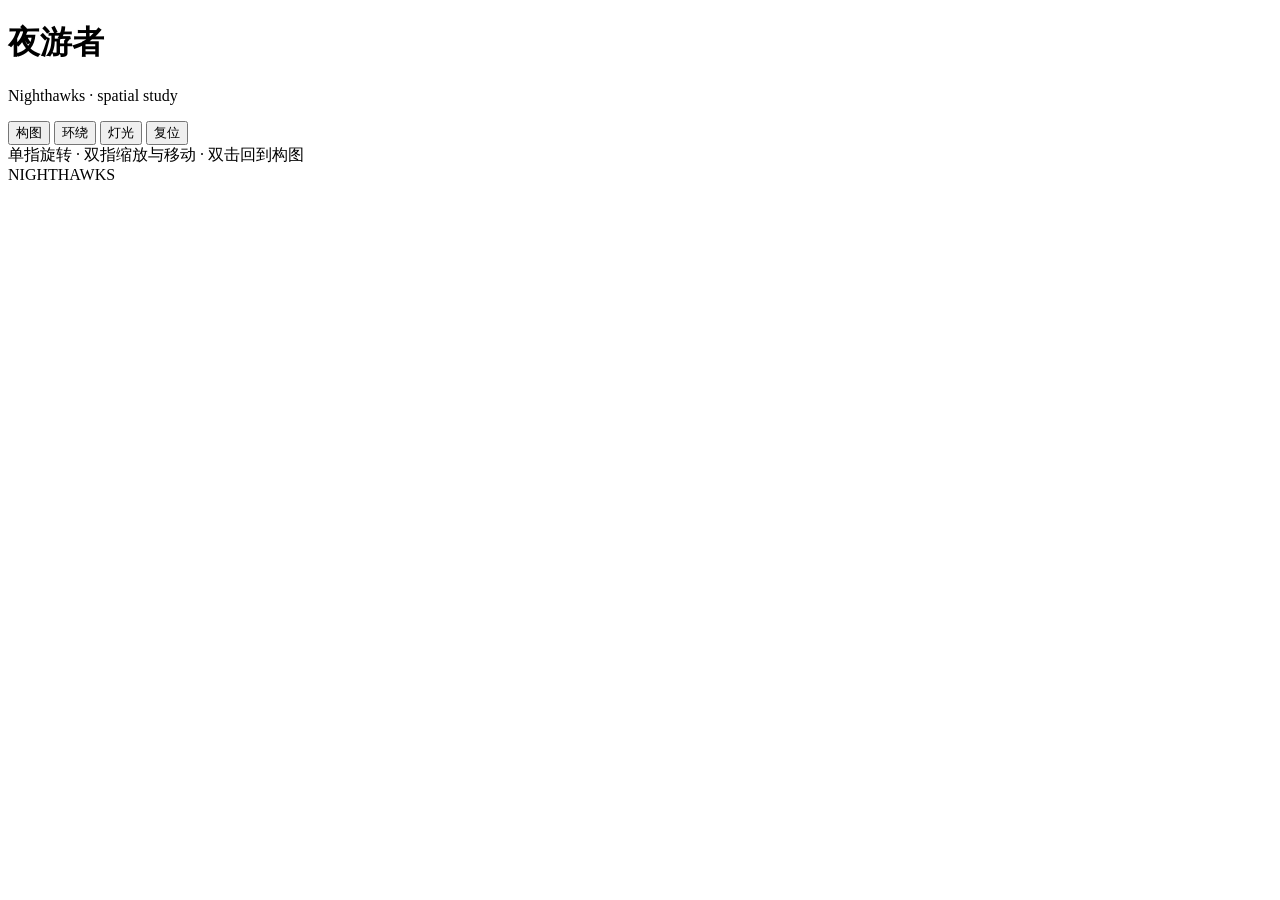
==== index.html @ e58028d5 "feat: add Nighthawks 3D page shell" ====
<!doctype html>
<html lang="zh-CN">
<head>
  <meta charset="utf-8">
  <meta name="viewport" content="width=device-width, initial-scale=1, maximum-scale=1, user-scalable=no, viewport-fit=cover">
  <meta name="theme-color" content="#071516">
  <meta name="description" content="A mobile-first interactive 3D spatial homage to Edward Hopper's Nighthawks.">
  <title>夜游者 · Nighthawks — 3D Spatial Study</title>
  <link rel="stylesheet" href="./styles.css">
  <script type="importmap">
    {
      "imports": {
        "three": "https://cdn.jsdelivr.net/npm/three@0.166.1/build/three.module.js",
        "three/addons/": "https://cdn.jsdelivr.net/npm/three@0.166.1/examples/jsm/"
      }
    }
  </script>
</head>
<body>
  <noscript><div class="noscript">这个互动场景需要启用 JavaScript。</div></noscript>
  <main id="app" aria-label="霍普《夜游者》的可交互三维空间研究">
    <div id="scene"></div>
    <div id="vignette"></div>
    <div id="grain"></div>
    <header class="brand" aria-hidden="true">
      <h1>夜游者</h1>
      <p>Nighthawks · spatial study</p>
    </header>
    <nav class="toolbar" aria-label="场景控制">
      <button id="composition" class="primary" aria-label="回到画作构图">构图</button>
      <button id="explore" aria-pressed="false" aria-label="切换缓慢环绕">环绕</button>
      <button id="light" aria-pressed="true" aria-label="切换餐厅灯光">灯光</button>
      <button id="reset" aria-label="重置视角">复位</button>
    </nav>
    <div id="hint" class="hint">单指旋转 · 双指缩放与移动 · 双击回到构图</div>
    <div id="loading" class="loading" role="status" aria-live="polite">
      <div class="loading-inner">
        <div class="loading-title">NIGHTHAWKS</div>
        <div class="loading-line"></div>
      </div>
    </div>
  </main>
  <script type="module" src="./src/app.js"></script>
</body>
</html>
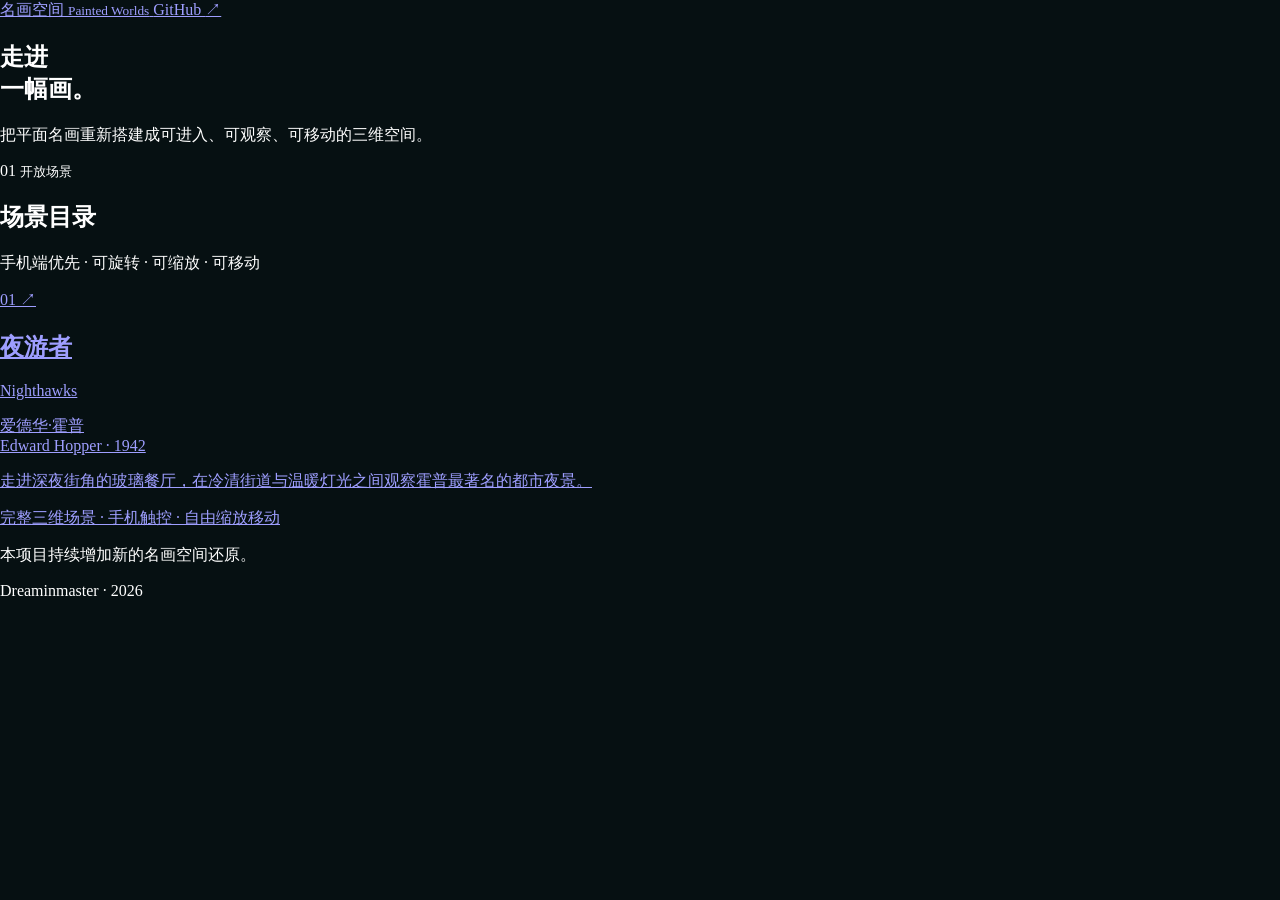
==== commit b7559770: "Turn the Pages root into a scene gallery" ====
--- a/index.html
+++ b/index.html
@@ -2,44 +2,81 @@
 <html lang="zh-CN">
 <head>
   <meta charset="utf-8">
-  <meta name="viewport" content="width=device-width, initial-scale=1, maximum-scale=1, user-scalable=no, viewport-fit=cover">
-  <meta name="theme-color" content="#071516">
-  <meta name="description" content="A mobile-first interactive 3D spatial homage to Edward Hopper's Nighthawks.">
-  <title>夜游者 · Nighthawks — 3D Spatial Study</title>
+  <meta name="viewport" content="width=device-width, initial-scale=1, viewport-fit=cover">
+  <meta name="theme-color" content="#071416">
+  <meta name="description" content="把经典名画重新搭建成可以进入、移动和观察的互动三维空间。">
+  <title>名画空间 · Painted Worlds</title>
   <link rel="stylesheet" href="./styles.css">
-  <script type="importmap">
-    {
-      "imports": {
-        "three": "https://cdn.jsdelivr.net/npm/three@0.166.1/build/three.module.js",
-        "three/addons/": "https://cdn.jsdelivr.net/npm/three@0.166.1/examples/jsm/"
-      }
-    }
-  </script>
 </head>
 <body>
-  <noscript><div class="noscript">这个互动场景需要启用 JavaScript。</div></noscript>
-  <main id="app" aria-label="霍普《夜游者》的可交互三维空间研究">
-    <div id="scene"></div>
-    <div id="vignette"></div>
-    <div id="grain"></div>
-    <header class="brand" aria-hidden="true">
-      <h1>夜游者</h1>
-      <p>Nighthawks · spatial study</p>
-    </header>
-    <nav class="toolbar" aria-label="场景控制">
-      <button id="composition" class="primary" aria-label="回到画作构图">构图</button>
-      <button id="explore" aria-pressed="false" aria-label="切换缓慢环绕">环绕</button>
-      <button id="light" aria-pressed="true" aria-label="切换餐厅灯光">灯光</button>
-      <button id="reset" aria-label="重置视角">复位</button>
-    </nav>
-    <div id="hint" class="hint">单指旋转 · 双指缩放与移动 · 双击回到构图</div>
-    <div id="loading" class="loading" role="status" aria-live="polite">
-      <div class="loading-inner">
-        <div class="loading-title">NIGHTHAWKS</div>
-        <div class="loading-line"></div>
+  <div class="page-noise" aria-hidden="true"></div>
+  <div class="page-glow page-glow-a" aria-hidden="true"></div>
+  <div class="page-glow page-glow-b" aria-hidden="true"></div>
+
+  <header class="site-header">
+    <a class="site-name" href="./" aria-label="名画空间首页">
+      <span>名画空间</span>
+      <small>Painted Worlds</small>
+    </a>
+    <a class="repository-link" href="https://github.com/Dreaminmaster/-github-achievement-lab" target="_blank" rel="noreferrer">
+      GitHub <span aria-hidden="true">↗</span>
+    </a>
+  </header>
+
+  <main>
+    <section class="hero" aria-labelledby="page-title">
+      <div class="hero-copy">
+        <h1 id="page-title">走进<br>一幅画。</h1>
+        <p id="site-description">把平面名画重新搭建成可进入、可观察、可移动的三维空间。</p>
       </div>
-    </div>
+      <div class="collection-count" aria-label="当前已开放场景数量">
+        <span id="scene-count">01</span>
+        <small>开放场景</small>
+      </div>
+    </section>
+
+    <section class="collection" aria-labelledby="collection-title">
+      <div class="section-heading">
+        <h2 id="collection-title">场景目录</h2>
+        <p>手机端优先 · 可旋转 · 可缩放 · 可移动</p>
+      </div>
+
+      <div id="scene-grid" class="scene-grid">
+        <a class="scene-card" href="./scenes/nighthawks/" style="--scene-dark:#071416;--scene-light:#e8dfb4;--scene-accent:#9f2d2b;--scene-secondary:#1b6d59">
+          <div class="scene-visual">
+            <div class="nighthawks-mini" aria-hidden="true">
+              <span class="mini-building"></span>
+              <span class="mini-window"></span>
+              <span class="mini-counter"></span>
+              <span class="mini-person mini-person-a"></span>
+              <span class="mini-person mini-person-b"></span>
+              <span class="mini-person mini-person-c"></span>
+              <span class="mini-street"></span>
+            </div>
+            <span class="scene-index">01</span>
+            <span class="enter-mark" aria-hidden="true">↗</span>
+          </div>
+          <div class="scene-copy">
+            <div class="scene-heading">
+              <div>
+                <h2>夜游者</h2>
+                <p class="english-title">Nighthawks</p>
+              </div>
+              <p class="artist">爱德华·霍普<br><span>Edward Hopper · 1942</span></p>
+            </div>
+            <p class="scene-description">走进深夜街角的玻璃餐厅，在冷清街道与温暖灯光之间观察霍普最著名的都市夜景。</p>
+            <p class="scene-features">完整三维场景 · 手机触控 · 自由缩放移动</p>
+          </div>
+        </a>
+      </div>
+    </section>
   </main>
-  <script type="module" src="./src/app.js"></script>
+
+  <footer>
+    <p>本项目持续增加新的名画空间还原。</p>
+    <p>Dreaminmaster · 2026</p>
+  </footer>
+
+  <script type="module" src="./gallery.js"></script>
 </body>
 </html>
--- a/styles.css
+++ b/styles.css
@@ -0,0 +1,218 @@
+:root {
+  color-scheme: dark;
+  --ink: #f2e8c2;
+  --muted: rgba(235, 232, 202, .68);
+  --panel: rgba(7, 17, 17, .72);
+  --line: rgba(240, 230, 186, .16);
+  --glow: #e9e3a3;
+}
+
+* { box-sizing: border-box; }
+
+html, body {
+  width: 100%;
+  height: 100%;
+  margin: 0;
+  overflow: hidden;
+  overscroll-behavior: none;
+  background: #061012;
+  font-family: ui-serif, Georgia, "Times New Roman", serif;
+}
+
+body { touch-action: none; }
+
+#app,
+#scene {
+  position: fixed;
+  inset: 0;
+  width: 100%;
+  height: 100%;
+}
+
+canvas {
+  display: block;
+  width: 100%;
+  height: 100%;
+  outline: none;
+  touch-action: none;
+}
+
+#vignette,
+#grain {
+  position: fixed;
+  inset: 0;
+  pointer-events: none;
+  z-index: 4;
+}
+
+#vignette {
+  background:
+    radial-gradient(ellipse at 58% 47%, transparent 34%, rgba(0, 7, 8, .08) 58%, rgba(0, 5, 7, .58) 115%),
+    linear-gradient(180deg, rgba(2, 8, 9, .08), transparent 24%, transparent 76%, rgba(1, 5, 6, .24));
+}
+
+#grain {
+  opacity: .11;
+  mix-blend-mode: soft-light;
+  background-image: url("data:image/svg+xml,%3Csvg viewBox='0 0 180 180' xmlns='http://www.w3.org/2000/svg'%3E%3Cfilter id='n'%3E%3CfeTurbulence type='fractalNoise' baseFrequency='.86' numOctaves='3' stitchTiles='stitch'/%3E%3C/filter%3E%3Crect width='100%25' height='100%25' filter='url(%23n)' opacity='.46'/%3E%3C/svg%3E");
+  background-size: 220px 220px;
+}
+
+.brand {
+  position: fixed;
+  z-index: 8;
+  top: max(18px, env(safe-area-inset-top));
+  left: max(18px, env(safe-area-inset-left));
+  user-select: none;
+  pointer-events: none;
+  text-shadow: 0 2px 18px rgba(0, 0, 0, .55);
+}
+
+.brand h1 {
+  margin: 0;
+  font-weight: 500;
+  letter-spacing: .16em;
+  font-size: clamp(16px, 3.8vw, 25px);
+  color: var(--ink);
+}
+
+.brand p {
+  margin: 5px 0 0;
+  font-family: ui-sans-serif, -apple-system, BlinkMacSystemFont, "Segoe UI", sans-serif;
+  font-size: 10px;
+  letter-spacing: .18em;
+  text-transform: uppercase;
+  color: var(--muted);
+}
+
+.toolbar {
+  position: fixed;
+  z-index: 9;
+  left: 50%;
+  bottom: max(17px, calc(env(safe-area-inset-bottom) + 10px));
+  transform: translateX(-50%);
+  display: flex;
+  gap: 6px;
+  align-items: center;
+  padding: 6px;
+  border: 1px solid var(--line);
+  border-radius: 999px;
+  background: var(--panel);
+  box-shadow: 0 18px 45px rgba(0, 0, 0, .35);
+  backdrop-filter: blur(18px) saturate(120%);
+  -webkit-backdrop-filter: blur(18px) saturate(120%);
+}
+
+button {
+  appearance: none;
+  border: 0;
+  margin: 0;
+  min-width: 43px;
+  height: 40px;
+  padding: 0 13px;
+  border-radius: 999px;
+  background: transparent;
+  color: rgba(244, 238, 208, .72);
+  font: 600 12px/1 ui-sans-serif, -apple-system, BlinkMacSystemFont, "Segoe UI", sans-serif;
+  letter-spacing: .04em;
+  cursor: pointer;
+  -webkit-tap-highlight-color: transparent;
+  transition: background .2s ease, color .2s ease, transform .2s ease;
+}
+
+button:active { transform: scale(.94); }
+
+button[aria-pressed="true"],
+button.primary {
+  background: rgba(239, 232, 185, .13);
+  color: #fff7d3;
+}
+
+button:focus-visible { outline: 2px solid rgba(242, 232, 180, .72); outline-offset: 2px; }
+
+.hint {
+  position: fixed;
+  z-index: 10;
+  left: 50%;
+  bottom: max(82px, calc(env(safe-area-inset-bottom) + 75px));
+  transform: translateX(-50%);
+  width: max-content;
+  max-width: calc(100vw - 38px);
+  padding: 9px 14px;
+  border: 1px solid rgba(241, 231, 184, .13);
+  border-radius: 999px;
+  background: rgba(7, 16, 16, .65);
+  color: rgba(246, 240, 210, .72);
+  font: 500 11px/1.3 ui-sans-serif, -apple-system, BlinkMacSystemFont, "Segoe UI", sans-serif;
+  letter-spacing: .03em;
+  text-align: center;
+  backdrop-filter: blur(12px);
+  transition: opacity .7s ease, transform .7s ease;
+  pointer-events: none;
+}
+
+.hint.hidden { opacity: 0; transform: translate(-50%, 8px); }
+
+.loading {
+  position: fixed;
+  inset: 0;
+  z-index: 20;
+  display: grid;
+  place-items: center;
+  background: #061012;
+  transition: opacity .85s ease, visibility .85s ease;
+}
+
+.loading.done { opacity: 0; visibility: hidden; }
+
+.loading-inner { text-align: center; }
+
+.loading-title {
+  color: var(--ink);
+  letter-spacing: .2em;
+  font-size: 18px;
+}
+
+.loading-line {
+  width: 132px;
+  height: 1px;
+  margin: 16px auto 0;
+  overflow: hidden;
+  background: rgba(236, 229, 190, .12);
+}
+
+.loading-line::after {
+  content: "";
+  display: block;
+  width: 44%;
+  height: 100%;
+  background: var(--glow);
+  animation: load 1.2s ease-in-out infinite;
+}
+
+@keyframes load {
+  from { transform: translateX(-110%); }
+  to { transform: translateX(330%); }
+}
+
+.noscript {
+  position: fixed;
+  inset: 0;
+  display: grid;
+  place-items: center;
+  padding: 28px;
+  color: #f3edcf;
+  background: #071314;
+  text-align: center;
+}
+
+@media (max-width: 520px) {
+  .brand { top: max(15px, env(safe-area-inset-top)); left: 16px; }
+  .brand p { font-size: 8px; }
+  .toolbar { width: calc(100vw - 28px); justify-content: center; }
+  button { flex: 1 1 0; min-width: 0; padding: 0 8px; font-size: 11px; }
+}
+
+@media (prefers-reduced-motion: reduce) {
+  *, *::before, *::after { animation-duration: .001ms !important; animation-iteration-count: 1 !important; transition-duration: .001ms !important; }
+}
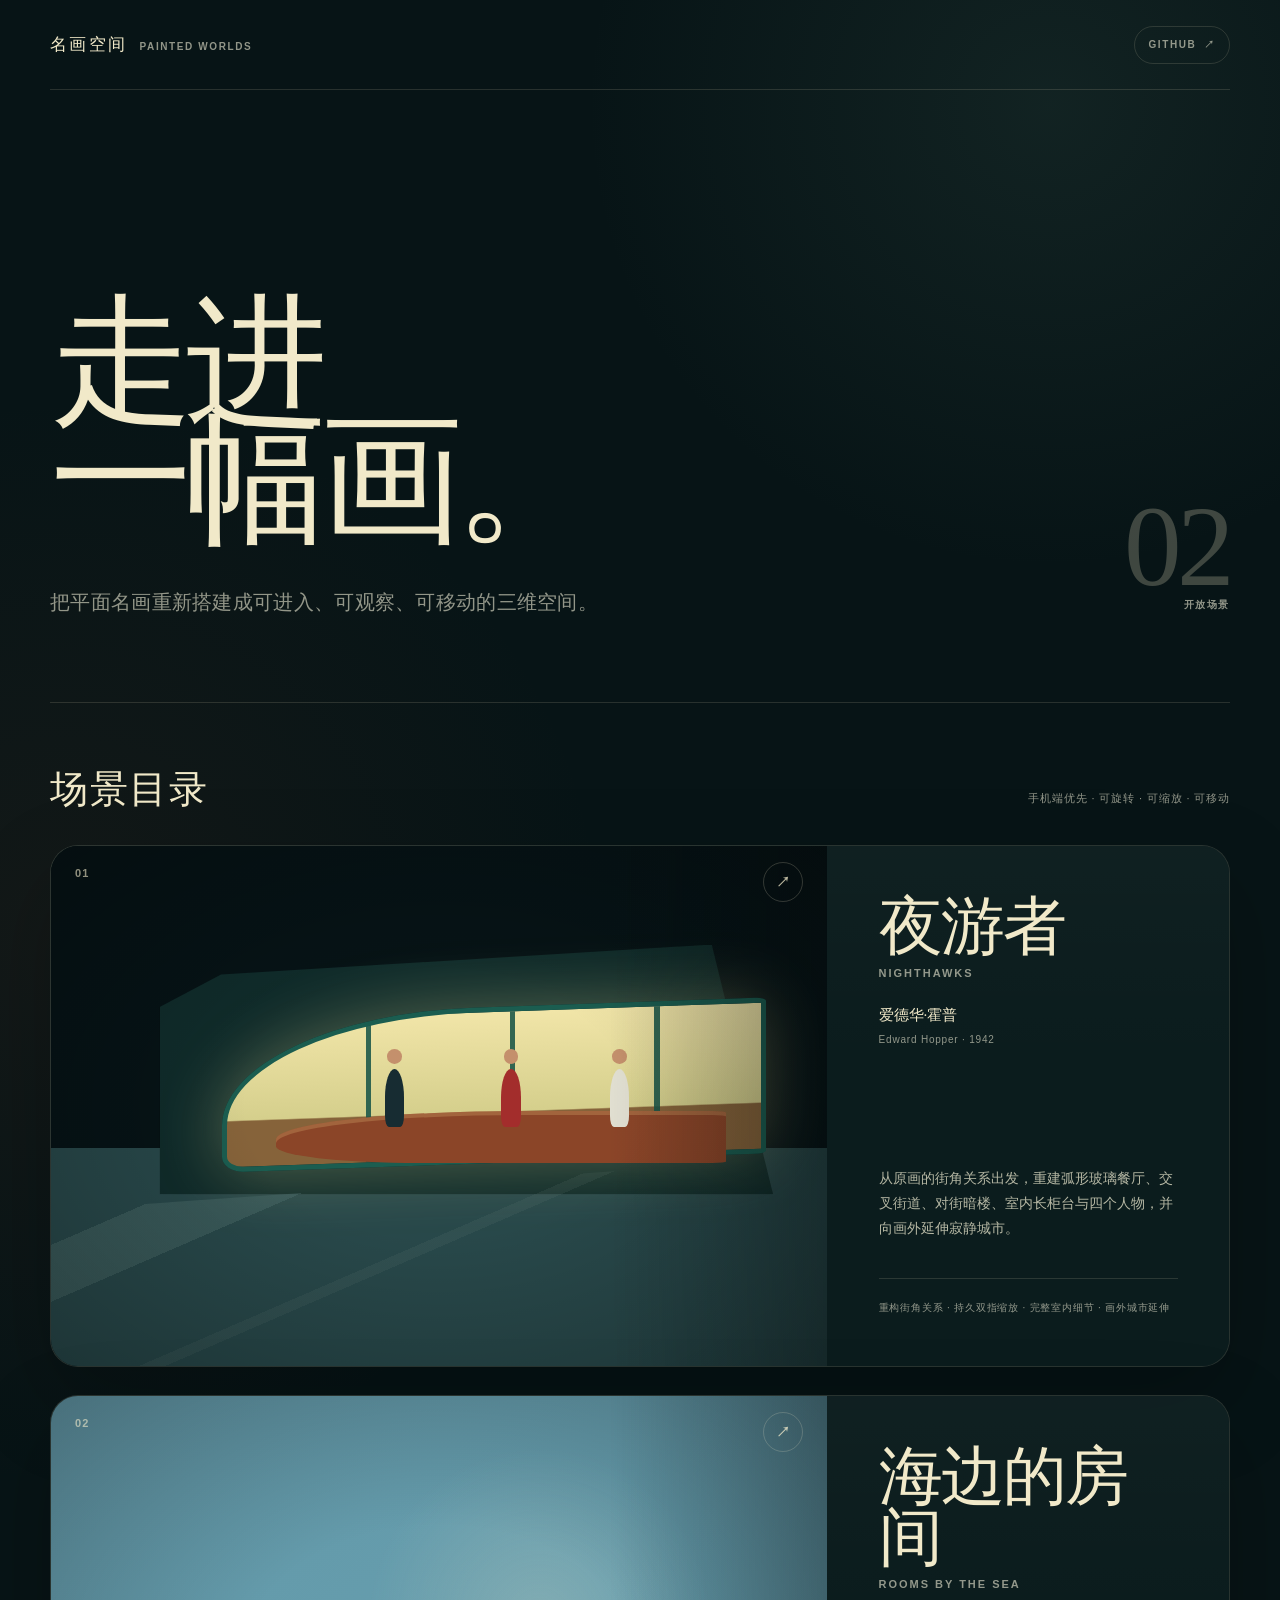
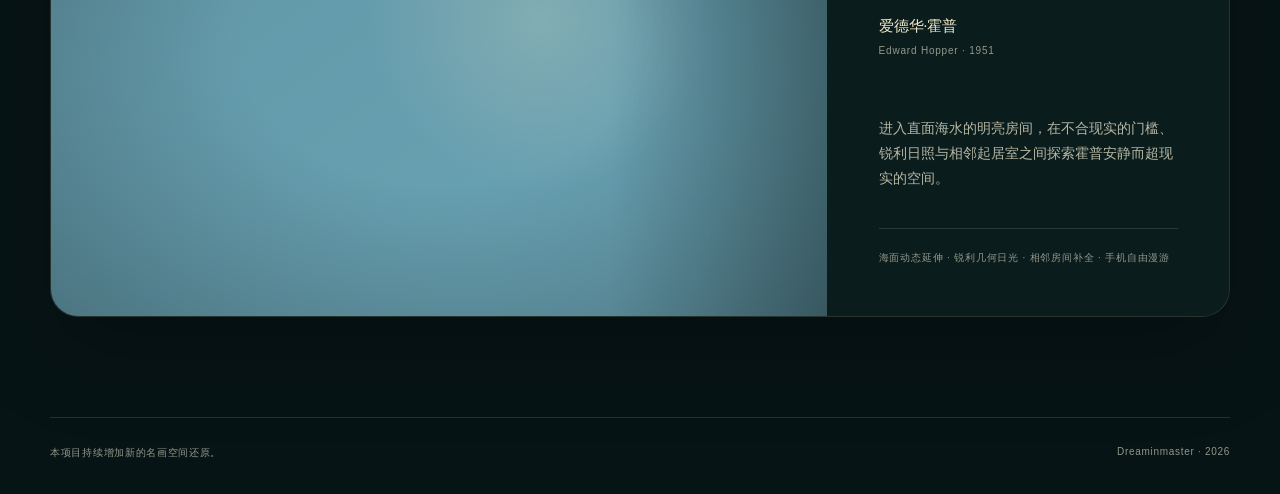
==== commit f5ac8694: "Add Rooms by the Sea to the gallery fallback" ====
--- a/index.html
+++ b/index.html
@@ -30,7 +30,7 @@
         <p id="site-description">把平面名画重新搭建成可进入、可观察、可移动的三维空间。</p>
       </div>
       <div class="collection-count" aria-label="当前已开放场景数量">
-        <span id="scene-count">01</span>
+        <span id="scene-count">02</span>
         <small>开放场景</small>
       </div>
     </section>
@@ -42,9 +42,10 @@
       </div>
 
       <div id="scene-grid" class="scene-grid">
-        <a class="scene-card" href="./scenes/nighthawks/" style="--scene-dark:#071416;--scene-light:#e8dfb4;--scene-accent:#9f2d2b;--scene-secondary:#1b6d59">
+        <a class="scene-card" href="./scenes/nighthawks/" style="--scene-dark:#061214;--scene-light:#ece2ae;--scene-accent:#a32d2c;--scene-secondary:#1e6554">
           <div class="scene-visual">
             <div class="nighthawks-mini" aria-hidden="true">
+              <span class="mini-city-block"></span>
               <span class="mini-building"></span>
               <span class="mini-window"></span>
               <span class="mini-counter"></span>
@@ -64,8 +65,34 @@
               </div>
               <p class="artist">爱德华·霍普<br><span>Edward Hopper · 1942</span></p>
             </div>
-            <p class="scene-description">走进深夜街角的玻璃餐厅，在冷清街道与温暖灯光之间观察霍普最著名的都市夜景。</p>
-            <p class="scene-features">完整三维场景 · 手机触控 · 自由缩放移动</p>
+            <p class="scene-description">重建弧形玻璃餐厅、交叉街道、对街暗楼、长柜台和四个人物，并向画外延伸寂静城市。</p>
+            <p class="scene-features">重构街角关系 · 持久双指缩放 · 画外城市延伸</p>
+          </div>
+        </a>
+
+        <a class="scene-card" href="./scenes/rooms-by-the-sea/" style="--scene-dark:#6aa4b5;--scene-light:#f0e6c7;--scene-accent:#8f3d30;--scene-secondary:#c6b46f">
+          <div class="scene-visual">
+            <div class="rooms-mini" aria-hidden="true">
+              <span class="rooms-wall"></span>
+              <span class="rooms-shadow"></span>
+              <span class="rooms-door"></span>
+              <span class="rooms-ocean"></span>
+              <span class="rooms-floor"></span>
+              <span class="rooms-side-room"></span>
+            </div>
+            <span class="scene-index">02</span>
+            <span class="enter-mark" aria-hidden="true">↗</span>
+          </div>
+          <div class="scene-copy">
+            <div class="scene-heading">
+              <div>
+                <h2>海边的房间</h2>
+                <p class="english-title">Rooms by the Sea</p>
+              </div>
+              <p class="artist">爱德华·霍普<br><span>Edward Hopper · 1951</span></p>
+            </div>
+            <p class="scene-description">进入直面海水的明亮房间，在锐利日光、相邻起居室和不合现实的门槛之间自由探索。</p>
+            <p class="scene-features">海面动态延伸 · 几何日光 · 相邻房间补全</p>
           </div>
         </a>
       </div>
--- a/styles.css
+++ b/styles.css
@@ -1,218 +1,471 @@
 :root {
   color-scheme: dark;
-  --ink: #f2e8c2;
-  --muted: rgba(235, 232, 202, .68);
-  --panel: rgba(7, 17, 17, .72);
-  --line: rgba(240, 230, 186, .16);
-  --glow: #e9e3a3;
+  --background: #071416;
+  --surface: rgba(13, 31, 32, .72);
+  --ink: #f1e9c9;
+  --muted: rgba(231, 229, 207, .62);
+  --line: rgba(236, 228, 192, .14);
+  --serif: ui-serif, Georgia, "Times New Roman", serif;
+  --sans: ui-sans-serif, -apple-system, BlinkMacSystemFont, "Segoe UI", sans-serif;
 }
 
 * { box-sizing: border-box; }
 
-html, body {
-  width: 100%;
-  height: 100%;
-  margin: 0;
-  overflow: hidden;
-  overscroll-behavior: none;
-  background: #061012;
-  font-family: ui-serif, Georgia, "Times New Roman", serif;
-}
-
-body { touch-action: none; }
-
-#app,
-#scene {
+html {
+  min-width: 320px;
+  background: var(--background);
+  scroll-behavior: smooth;
+}
+
+body {
+  min-height: 100vh;
+  margin: 0;
+  overflow-x: hidden;
+  color: var(--ink);
+  background:
+    radial-gradient(circle at 82% 5%, rgba(80, 119, 105, .15), transparent 29rem),
+    radial-gradient(circle at 5% 45%, rgba(123, 63, 38, .11), transparent 34rem),
+    var(--background);
+  font-family: var(--sans);
+}
+
+a { color: inherit; }
+
+.page-noise,
+.page-glow {
   position: fixed;
   inset: 0;
-  width: 100%;
-  height: 100%;
-}
-
-canvas {
-  display: block;
-  width: 100%;
-  height: 100%;
-  outline: none;
-  touch-action: none;
-}
-
-#vignette,
-#grain {
-  position: fixed;
+  z-index: -1;
+  pointer-events: none;
+}
+
+.page-noise {
+  opacity: .07;
+  mix-blend-mode: soft-light;
+  background-image: url("data:image/svg+xml,%3Csvg viewBox='0 0 180 180' xmlns='http://www.w3.org/2000/svg'%3E%3Cfilter id='n'%3E%3CfeTurbulence type='fractalNoise' baseFrequency='.84' numOctaves='3' stitchTiles='stitch'/%3E%3C/filter%3E%3Crect width='100%25' height='100%25' filter='url(%23n)' opacity='.45'/%3E%3C/svg%3E");
+  background-size: 230px 230px;
+}
+
+.page-glow { filter: blur(70px); opacity: .4; }
+.page-glow-a { inset: -20vh auto auto -20vw; width: 54vw; height: 54vw; background: rgba(71, 104, 93, .18); }
+.page-glow-b { inset: auto -20vw -25vh auto; width: 50vw; height: 50vw; background: rgba(113, 60, 40, .13); }
+
+.site-header,
+main,
+footer {
+  width: min(1180px, calc(100% - 48px));
+  margin-inline: auto;
+}
+
+.site-header {
+  display: flex;
+  align-items: center;
+  justify-content: space-between;
+  min-height: 90px;
+  padding-top: env(safe-area-inset-top);
+  border-bottom: 1px solid var(--line);
+}
+
+.site-name {
+  display: inline-flex;
+  align-items: baseline;
+  gap: 12px;
+  text-decoration: none;
+}
+
+.site-name span {
+  font: 500 17px/1 var(--serif);
+  letter-spacing: .14em;
+}
+
+.site-name small,
+.repository-link {
+  color: var(--muted);
+  font-size: 10px;
+  font-weight: 650;
+  letter-spacing: .16em;
+  text-transform: uppercase;
+}
+
+.repository-link {
+  display: inline-flex;
+  align-items: center;
+  gap: 8px;
+  min-height: 38px;
+  padding: 0 13px;
+  border: 1px solid var(--line);
+  border-radius: 999px;
+  text-decoration: none;
+  transition: border-color .2s ease, color .2s ease, transform .2s ease;
+}
+
+.repository-link:hover { color: var(--ink); border-color: rgba(236, 228, 192, .28); }
+.repository-link:active { transform: scale(.96); }
+.repository-link:focus-visible,
+.scene-card:focus-visible { outline: 2px solid rgba(240, 232, 194, .74); outline-offset: 4px; }
+
+.hero {
+  display: grid;
+  grid-template-columns: minmax(0, 1fr) auto;
+  gap: 48px;
+  align-items: end;
+  min-height: clamp(440px, 68vh, 720px);
+  padding: 74px 0 82px;
+}
+
+.hero-copy h1 {
+  max-width: 760px;
+  margin: 0;
+  font: 400 clamp(66px, 11.2vw, 154px)/.82 var(--serif);
+  letter-spacing: -.055em;
+  text-wrap: balance;
+}
+
+.hero-copy > p {
+  max-width: 560px;
+  margin: 46px 0 0;
+  color: var(--muted);
+  font: 400 clamp(15px, 1.7vw, 20px)/1.75 var(--sans);
+  letter-spacing: .015em;
+}
+
+.collection-count {
+  display: grid;
+  justify-items: end;
+  gap: 7px;
+  padding-bottom: 8px;
+}
+
+.collection-count span {
+  font: 400 clamp(66px, 9vw, 118px)/.76 var(--serif);
+  letter-spacing: -.04em;
+  color: rgba(241, 233, 201, .24);
+}
+
+.collection-count small {
+  color: var(--muted);
+  font-size: 10px;
+  font-weight: 650;
+  letter-spacing: .16em;
+}
+
+.collection {
+  padding: 66px 0 100px;
+  border-top: 1px solid var(--line);
+}
+
+.section-heading {
+  display: flex;
+  align-items: baseline;
+  justify-content: space-between;
+  gap: 24px;
+  margin-bottom: 34px;
+}
+
+.section-heading h2 {
+  margin: 0;
+  font: 500 clamp(24px, 3vw, 38px)/1.1 var(--serif);
+  letter-spacing: .04em;
+}
+
+.section-heading p {
+  margin: 0;
+  color: var(--muted);
+  font-size: 11px;
+  letter-spacing: .08em;
+}
+
+.scene-grid { display: grid; gap: 28px; }
+
+.scene-card {
+  display: grid;
+  grid-template-columns: minmax(0, 1.45fr) minmax(300px, .75fr);
+  min-height: 520px;
+  overflow: hidden;
+  border: 1px solid var(--line);
+  border-radius: 28px;
+  color: var(--ink);
+  background: rgba(11, 27, 28, .58);
+  box-shadow: 0 35px 90px rgba(0, 0, 0, .24);
+  text-decoration: none;
+  transform: translateZ(0);
+  transition: transform .4s cubic-bezier(.2, .7, .2, 1), border-color .3s ease, box-shadow .4s ease;
+}
+
+.scene-card:hover {
+  transform: translateY(-5px);
+  border-color: rgba(236, 228, 192, .24);
+  box-shadow: 0 45px 110px rgba(0, 0, 0, .34);
+}
+
+.scene-visual {
+  position: relative;
+  min-height: 520px;
+  overflow: hidden;
+  background:
+    radial-gradient(circle at 63% 43%, color-mix(in srgb, var(--scene-light) 20%, transparent), transparent 30%),
+    linear-gradient(145deg, color-mix(in srgb, var(--scene-dark) 92%, black), var(--scene-dark));
+}
+
+.scene-visual::after {
+  content: "";
+  position: absolute;
   inset: 0;
+  background:
+    linear-gradient(90deg, transparent 72%, rgba(3, 9, 10, .3)),
+    radial-gradient(ellipse at center, transparent 35%, rgba(0, 0, 0, .32) 115%);
   pointer-events: none;
+}
+
+.scene-index,
+.enter-mark {
+  position: absolute;
   z-index: 4;
-}
-
-#vignette {
-  background:
-    radial-gradient(ellipse at 58% 47%, transparent 34%, rgba(0, 7, 8, .08) 58%, rgba(0, 5, 7, .58) 115%),
-    linear-gradient(180deg, rgba(2, 8, 9, .08), transparent 24%, transparent 76%, rgba(1, 5, 6, .24));
-}
-
-#grain {
-  opacity: .11;
-  mix-blend-mode: soft-light;
-  background-image: url("data:image/svg+xml,%3Csvg viewBox='0 0 180 180' xmlns='http://www.w3.org/2000/svg'%3E%3Cfilter id='n'%3E%3CfeTurbulence type='fractalNoise' baseFrequency='.86' numOctaves='3' stitchTiles='stitch'/%3E%3C/filter%3E%3Crect width='100%25' height='100%25' filter='url(%23n)' opacity='.46'/%3E%3C/svg%3E");
-  background-size: 220px 220px;
-}
-
-.brand {
-  position: fixed;
-  z-index: 8;
-  top: max(18px, env(safe-area-inset-top));
-  left: max(18px, env(safe-area-inset-left));
-  user-select: none;
-  pointer-events: none;
-  text-shadow: 0 2px 18px rgba(0, 0, 0, .55);
-}
-
-.brand h1 {
-  margin: 0;
-  font-weight: 500;
-  letter-spacing: .16em;
-  font-size: clamp(16px, 3.8vw, 25px);
-  color: var(--ink);
-}
-
-.brand p {
-  margin: 5px 0 0;
-  font-family: ui-sans-serif, -apple-system, BlinkMacSystemFont, "Segoe UI", sans-serif;
-  font-size: 10px;
+  top: 22px;
+  font: 600 11px/1 var(--sans);
+  letter-spacing: .1em;
+}
+
+.scene-index { left: 24px; color: rgba(246, 238, 205, .58); }
+.enter-mark {
+  right: 24px;
+  display: grid;
+  place-items: center;
+  width: 40px;
+  height: 40px;
+  top: 16px;
+  border: 1px solid rgba(246, 238, 205, .19);
+  border-radius: 50%;
+  color: rgba(246, 238, 205, .76);
+  font-size: 14px;
+  transition: transform .35s ease, background .35s ease;
+}
+
+.scene-card:hover .enter-mark { transform: rotate(45deg); background: rgba(246, 238, 205, .08); }
+
+.scene-copy {
+  display: flex;
+  flex-direction: column;
+  justify-content: space-between;
+  gap: 36px;
+  padding: clamp(30px, 4vw, 58px);
+  background:
+    linear-gradient(180deg, rgba(255, 255, 255, .018), transparent 42%),
+    var(--surface);
+}
+
+.scene-heading {
+  display: grid;
+  gap: 25px;
+}
+
+.scene-heading h2 {
+  margin: 0;
+  font: 400 clamp(42px, 5vw, 68px)/.95 var(--serif);
+  letter-spacing: -.03em;
+}
+
+.english-title {
+  margin: 10px 0 0;
+  color: var(--muted);
+  font: 600 11px/1 var(--sans);
   letter-spacing: .18em;
   text-transform: uppercase;
-  color: var(--muted);
-}
-
-.toolbar {
-  position: fixed;
-  z-index: 9;
-  left: 50%;
-  bottom: max(17px, calc(env(safe-area-inset-bottom) + 10px));
-  transform: translateX(-50%);
+}
+
+.artist {
+  margin: 0;
+  font: 500 15px/1.55 var(--serif);
+}
+
+.artist span {
+  color: var(--muted);
+  font: 500 10px/1.4 var(--sans);
+  letter-spacing: .08em;
+}
+
+.scene-description {
+  max-width: 390px;
+  margin: auto 0 0;
+  color: rgba(235, 232, 207, .76);
+  font: 400 14px/1.8 var(--sans);
+}
+
+.scene-features {
+  margin: 0;
+  padding-top: 22px;
+  border-top: 1px solid var(--line);
+  color: var(--muted);
+  font-size: 10px;
+  letter-spacing: .08em;
+}
+
+.nighthawks-mini {
+  position: absolute;
+  inset: 0;
+  perspective: 900px;
+  background:
+    linear-gradient(180deg, #061316 0 58%, #28484a 58% 100%);
+}
+
+.mini-building {
+  position: absolute;
+  left: 14%;
+  right: 7%;
+  top: 19%;
+  height: 48%;
+  background: #102c2b;
+  clip-path: polygon(10% 12%, 90% 0, 100% 100%, 0 100%, 0 25%);
+  box-shadow: 0 16px 50px rgba(0, 0, 0, .42);
+}
+
+.mini-window {
+  position: absolute;
+  left: 22%;
+  right: 8%;
+  top: 31%;
+  height: 30%;
+  border: 5px solid #1b5d50;
+  border-radius: 46% 2% 2% 4% / 70% 2% 2% 10%;
+  background:
+    linear-gradient(90deg, transparent 26%, rgba(25, 85, 71, .88) 26% 27%, transparent 27% 53%, rgba(25, 85, 71, .88) 53% 54%, transparent 54% 80%, rgba(25, 85, 71, .88) 80% 81%, transparent 81%),
+    linear-gradient(180deg, #f1e5a8 0%, #d5cf8c 68%, #86633a 69% 100%);
+  box-shadow: 0 0 65px rgba(231, 220, 150, .32);
+  transform: skewY(-2deg);
+}
+
+.mini-counter {
+  position: absolute;
+  left: 29%;
+  right: 13%;
+  top: 51%;
+  height: 10%;
+  border-radius: 55% 3% 3% 32%;
+  background: #8b4528;
+  box-shadow: inset 0 4px rgba(232, 192, 126, .25);
+}
+
+.mini-person {
+  position: absolute;
+  top: 43%;
+  width: 2.5%;
+  height: 11%;
+  border-radius: 50% 50% 20% 20%;
+  background: #172c32;
+}
+
+.mini-person::before {
+  content: "";
+  position: absolute;
+  left: 12%;
+  top: -36%;
+  width: 76%;
+  aspect-ratio: 1;
+  border-radius: 50%;
+  background: #c4906c;
+}
+
+.mini-person-a { left: 43%; }
+.mini-person-b { left: 58%; background: var(--scene-accent); }
+.mini-person-c { left: 72%; background: #e1dfd1; }
+
+.mini-street {
+  position: absolute;
+  left: -12%;
+  right: -10%;
+  bottom: -8%;
+  height: 43%;
+  background: linear-gradient(160deg, transparent 0 12%, rgba(73, 105, 103, .5) 12% 22%, transparent 22% 40%, rgba(112, 134, 127, .12) 40% 42%, transparent 42%);
+  transform: skewY(-4deg);
+}
+
+.generic-mini {
+  position: absolute;
+  inset: 0;
+  display: grid;
+  place-items: center;
+  background: linear-gradient(145deg, var(--scene-dark), color-mix(in srgb, var(--scene-secondary) 60%, var(--scene-dark)));
+}
+
+.generic-mini span {
+  position: absolute;
+  width: 38%;
+  aspect-ratio: 1;
+  border: 1px solid color-mix(in srgb, var(--scene-light) 28%, transparent);
+  border-radius: 50%;
+}
+
+.generic-mini span:nth-child(2) { width: 27%; transform: translate(32%, -18%); }
+.generic-mini span:nth-child(3) { width: 17%; transform: translate(-65%, 68%); background: color-mix(in srgb, var(--scene-accent) 30%, transparent); }
+
+.empty-state {
+  margin: 0;
+  padding: 70px 24px;
+  border: 1px solid var(--line);
+  border-radius: 24px;
+  color: var(--muted);
+  text-align: center;
+}
+
+footer {
   display: flex;
-  gap: 6px;
-  align-items: center;
-  padding: 6px;
-  border: 1px solid var(--line);
-  border-radius: 999px;
-  background: var(--panel);
-  box-shadow: 0 18px 45px rgba(0, 0, 0, .35);
-  backdrop-filter: blur(18px) saturate(120%);
-  -webkit-backdrop-filter: blur(18px) saturate(120%);
-}
-
-button {
-  appearance: none;
-  border: 0;
-  margin: 0;
-  min-width: 43px;
-  height: 40px;
-  padding: 0 13px;
-  border-radius: 999px;
-  background: transparent;
-  color: rgba(244, 238, 208, .72);
-  font: 600 12px/1 ui-sans-serif, -apple-system, BlinkMacSystemFont, "Segoe UI", sans-serif;
-  letter-spacing: .04em;
-  cursor: pointer;
-  -webkit-tap-highlight-color: transparent;
-  transition: background .2s ease, color .2s ease, transform .2s ease;
-}
-
-button:active { transform: scale(.94); }
-
-button[aria-pressed="true"],
-button.primary {
-  background: rgba(239, 232, 185, .13);
-  color: #fff7d3;
-}
-
-button:focus-visible { outline: 2px solid rgba(242, 232, 180, .72); outline-offset: 2px; }
-
-.hint {
-  position: fixed;
-  z-index: 10;
-  left: 50%;
-  bottom: max(82px, calc(env(safe-area-inset-bottom) + 75px));
-  transform: translateX(-50%);
-  width: max-content;
-  max-width: calc(100vw - 38px);
-  padding: 9px 14px;
-  border: 1px solid rgba(241, 231, 184, .13);
-  border-radius: 999px;
-  background: rgba(7, 16, 16, .65);
-  color: rgba(246, 240, 210, .72);
-  font: 500 11px/1.3 ui-sans-serif, -apple-system, BlinkMacSystemFont, "Segoe UI", sans-serif;
-  letter-spacing: .03em;
-  text-align: center;
-  backdrop-filter: blur(12px);
-  transition: opacity .7s ease, transform .7s ease;
-  pointer-events: none;
-}
-
-.hint.hidden { opacity: 0; transform: translate(-50%, 8px); }
-
-.loading {
-  position: fixed;
-  inset: 0;
-  z-index: 20;
-  display: grid;
-  place-items: center;
-  background: #061012;
-  transition: opacity .85s ease, visibility .85s ease;
-}
-
-.loading.done { opacity: 0; visibility: hidden; }
-
-.loading-inner { text-align: center; }
-
-.loading-title {
-  color: var(--ink);
-  letter-spacing: .2em;
-  font-size: 18px;
-}
-
-.loading-line {
-  width: 132px;
-  height: 1px;
-  margin: 16px auto 0;
-  overflow: hidden;
-  background: rgba(236, 229, 190, .12);
-}
-
-.loading-line::after {
-  content: "";
-  display: block;
-  width: 44%;
-  height: 100%;
-  background: var(--glow);
-  animation: load 1.2s ease-in-out infinite;
-}
-
-@keyframes load {
-  from { transform: translateX(-110%); }
-  to { transform: translateX(330%); }
-}
-
-.noscript {
-  position: fixed;
-  inset: 0;
-  display: grid;
-  place-items: center;
-  padding: 28px;
-  color: #f3edcf;
-  background: #071314;
-  text-align: center;
-}
-
-@media (max-width: 520px) {
-  .brand { top: max(15px, env(safe-area-inset-top)); left: 16px; }
-  .brand p { font-size: 8px; }
-  .toolbar { width: calc(100vw - 28px); justify-content: center; }
-  button { flex: 1 1 0; min-width: 0; padding: 0 8px; font-size: 11px; }
+  justify-content: space-between;
+  gap: 24px;
+  padding: 28px 0 max(34px, env(safe-area-inset-bottom));
+  border-top: 1px solid var(--line);
+  color: var(--muted);
+  font-size: 10px;
+  letter-spacing: .07em;
+}
+
+footer p { margin: 0; }
+
+@media (max-width: 850px) {
+  .hero { min-height: 560px; }
+  .scene-card { grid-template-columns: 1fr; }
+  .scene-visual { min-height: min(67vw, 470px); }
+  .scene-copy { min-height: 370px; }
+}
+
+@media (max-width: 620px) {
+  .site-header,
+  main,
+  footer { width: min(100% - 28px, 1180px); }
+
+  .site-header { min-height: 74px; }
+  .site-name { display: grid; gap: 5px; }
+  .site-name span { font-size: 15px; }
+  .site-name small { font-size: 8px; }
+  .repository-link { min-height: 36px; font-size: 9px; }
+
+  .hero {
+    grid-template-columns: 1fr;
+    align-content: end;
+    gap: 50px;
+    min-height: calc(100svh - 74px);
+    padding: 72px 0 58px;
+  }
+
+  .hero-copy h1 { font-size: clamp(64px, 23vw, 102px); }
+  .hero-copy > p { margin-top: 34px; font-size: 15px; line-height: 1.75; }
+  .collection-count { justify-items: start; }
+  .collection-count span { font-size: 62px; }
+
+  .collection { padding: 50px 0 70px; }
+  .section-heading { display: grid; gap: 10px; }
+  .section-heading p { line-height: 1.6; }
+
+  .scene-card { min-height: 0; border-radius: 22px; }
+  .scene-visual { min-height: 64vw; }
+  .scene-copy { min-height: 340px; padding: 28px 24px; }
+  .scene-heading h2 { font-size: 46px; }
+  .scene-description { font-size: 13px; }
+  .scene-features { line-height: 1.6; }
+
+  footer { display: grid; line-height: 1.6; }
 }
 
 @media (prefers-reduced-motion: reduce) {
-  *, *::before, *::after { animation-duration: .001ms !important; animation-iteration-count: 1 !important; transition-duration: .001ms !important; }
-}
+  html { scroll-behavior: auto; }
+  *, *::before, *::after { transition-duration: .001ms !important; }
+}
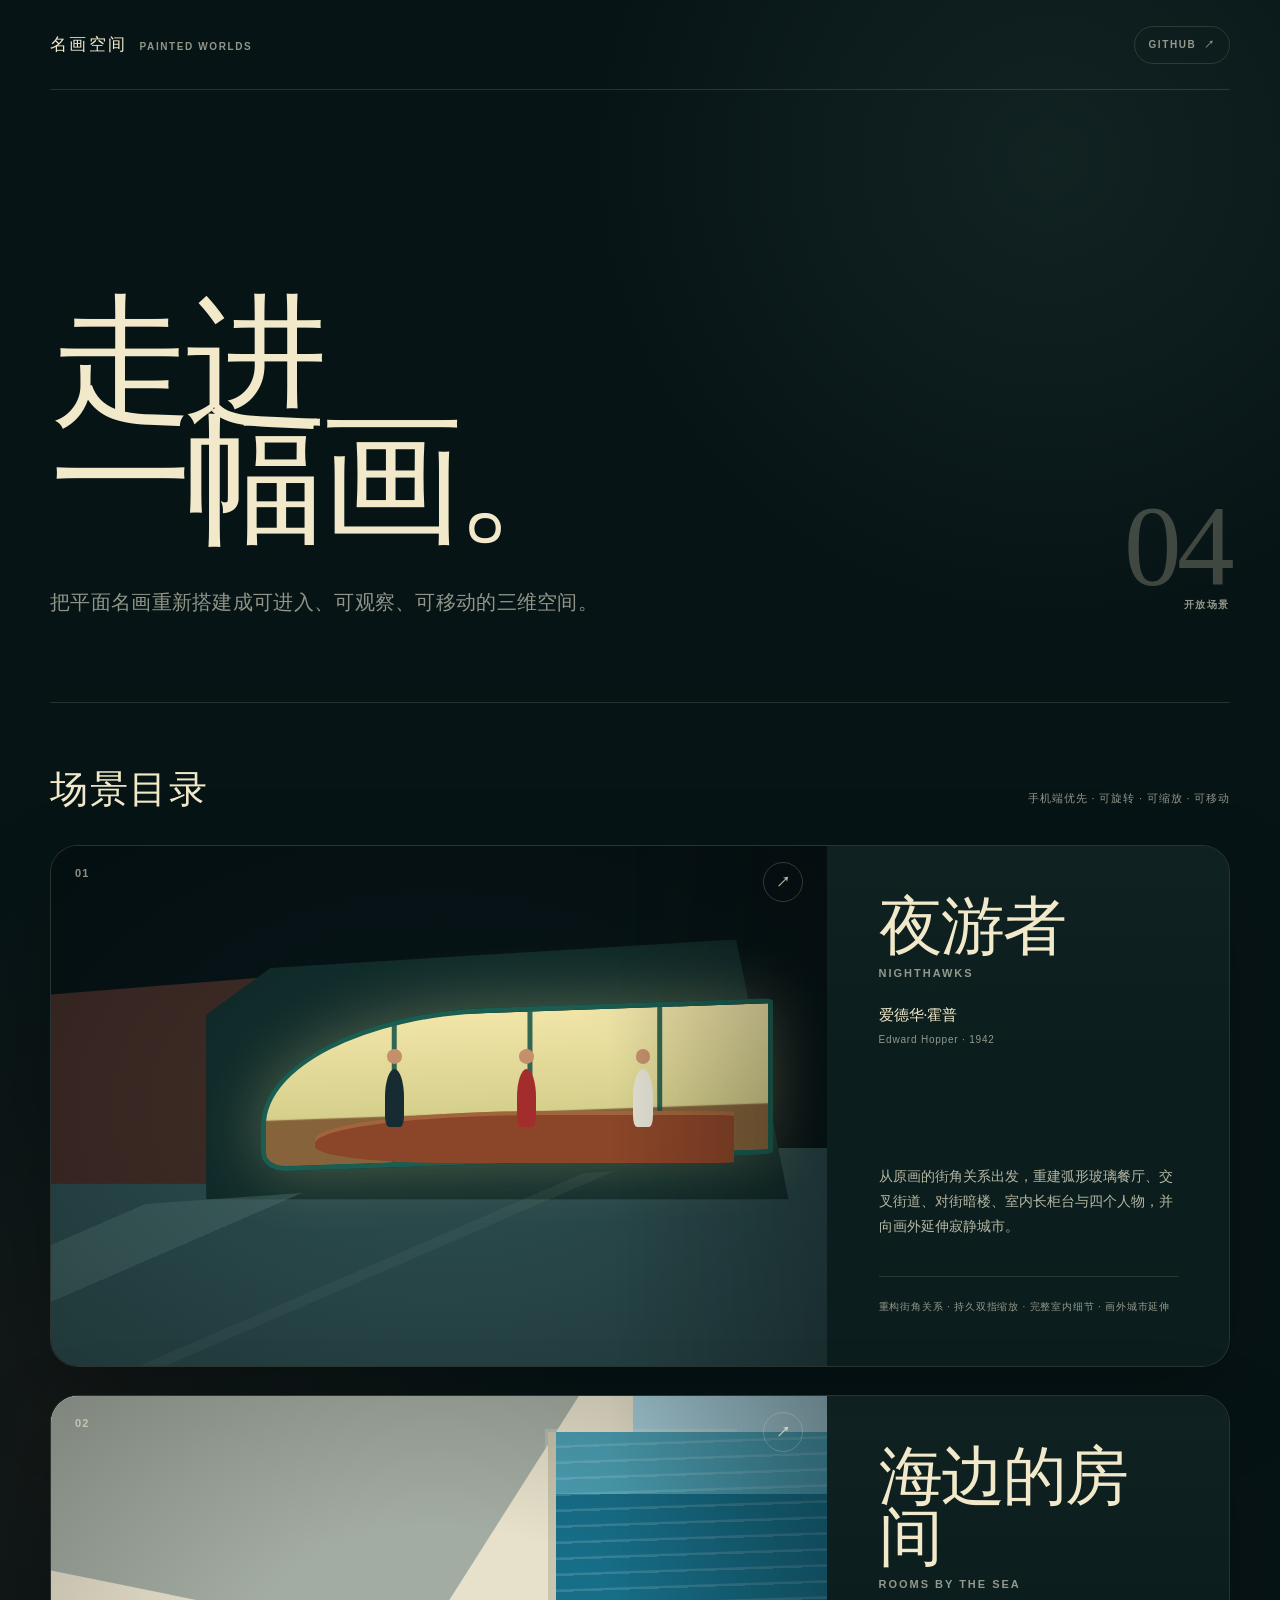
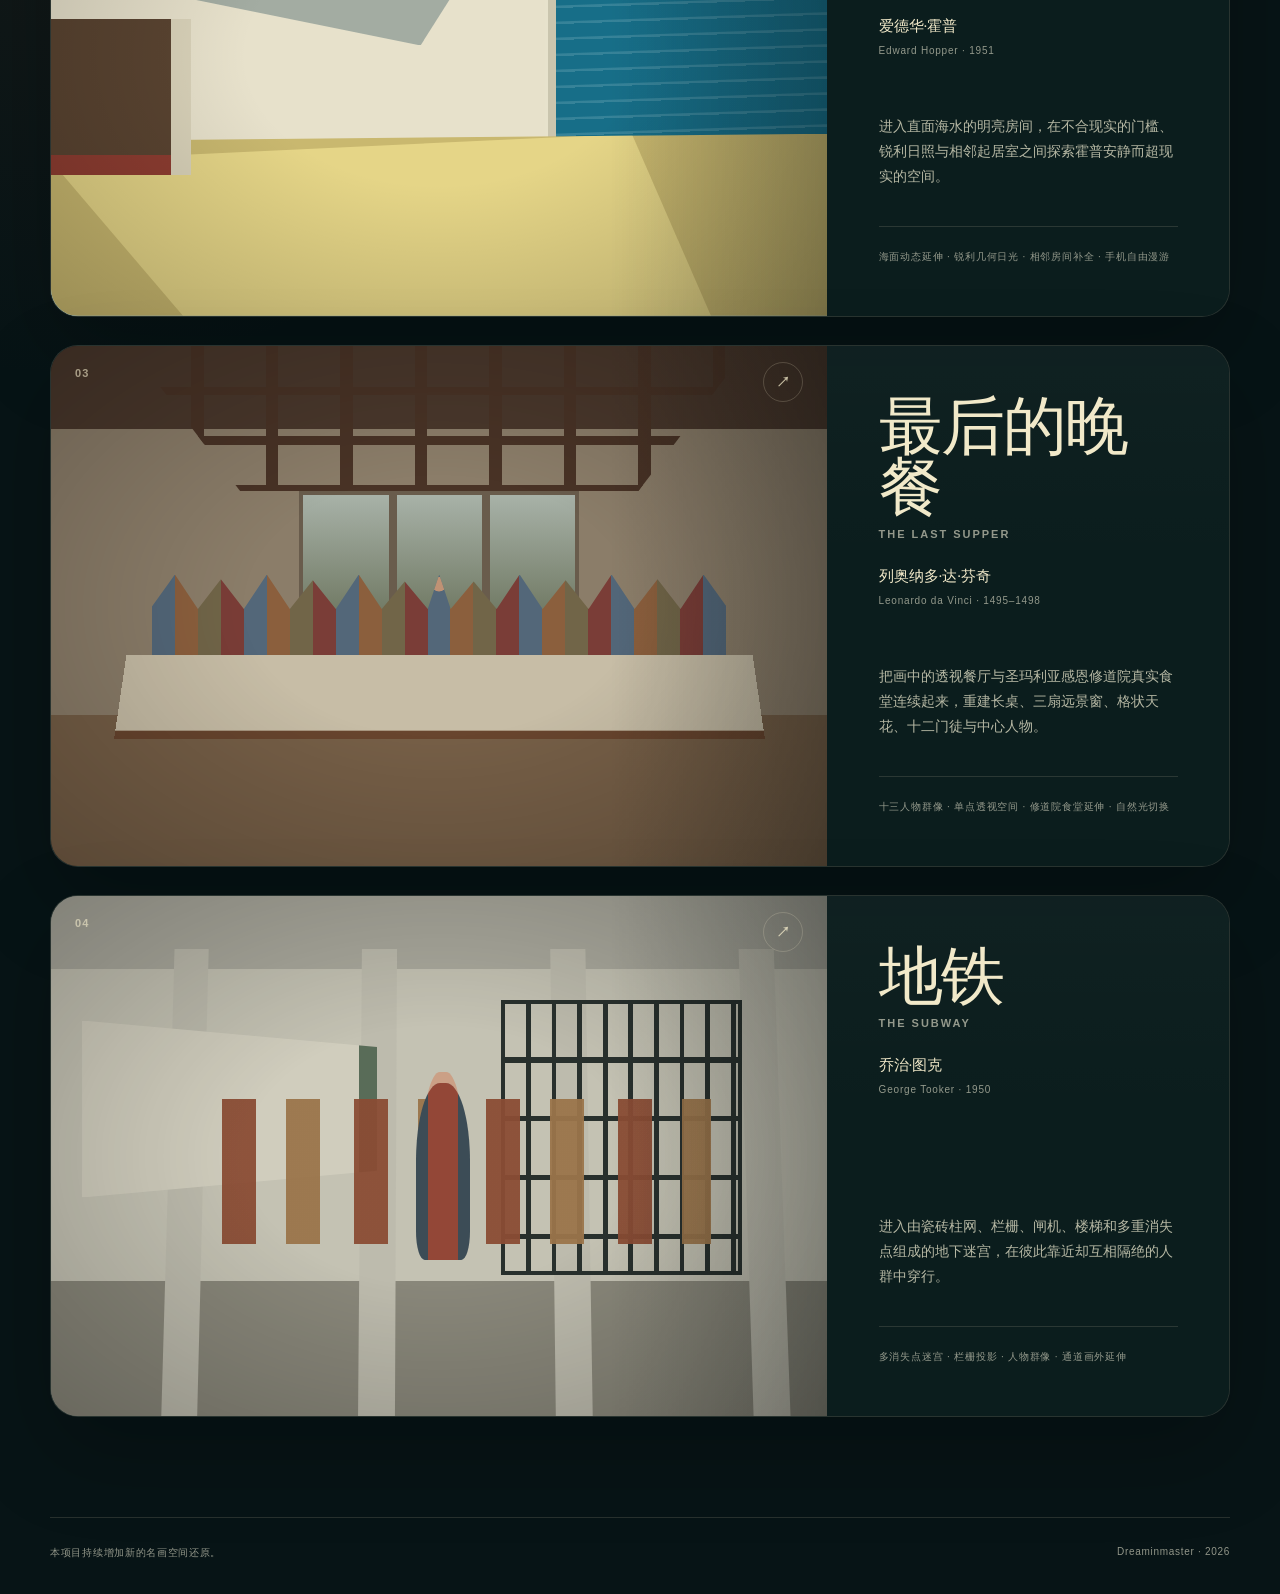
==== commit 8bcc39b3: "Add four-scene gallery fallback" ====
--- a/index.html
+++ b/index.html
@@ -12,98 +12,38 @@
   <div class="page-noise" aria-hidden="true"></div>
   <div class="page-glow page-glow-a" aria-hidden="true"></div>
   <div class="page-glow page-glow-b" aria-hidden="true"></div>
-
   <header class="site-header">
-    <a class="site-name" href="./" aria-label="名画空间首页">
-      <span>名画空间</span>
-      <small>Painted Worlds</small>
-    </a>
-    <a class="repository-link" href="https://github.com/Dreaminmaster/-github-achievement-lab" target="_blank" rel="noreferrer">
-      GitHub <span aria-hidden="true">↗</span>
-    </a>
+    <a class="site-name" href="./" aria-label="名画空间首页"><span>名画空间</span><small>Painted Worlds</small></a>
+    <a class="repository-link" href="https://github.com/Dreaminmaster/-github-achievement-lab" target="_blank" rel="noreferrer">GitHub <span aria-hidden="true">↗</span></a>
   </header>
-
   <main>
     <section class="hero" aria-labelledby="page-title">
-      <div class="hero-copy">
-        <h1 id="page-title">走进<br>一幅画。</h1>
-        <p id="site-description">把平面名画重新搭建成可进入、可观察、可移动的三维空间。</p>
-      </div>
-      <div class="collection-count" aria-label="当前已开放场景数量">
-        <span id="scene-count">02</span>
-        <small>开放场景</small>
-      </div>
+      <div class="hero-copy"><h1 id="page-title">走进<br>一幅画。</h1><p id="site-description">把平面名画重新搭建成可进入、可观察、可移动的三维空间。</p></div>
+      <div class="collection-count" aria-label="当前已开放场景数量"><span id="scene-count">04</span><small>开放场景</small></div>
     </section>
-
     <section class="collection" aria-labelledby="collection-title">
-      <div class="section-heading">
-        <h2 id="collection-title">场景目录</h2>
-        <p>手机端优先 · 可旋转 · 可缩放 · 可移动</p>
-      </div>
-
+      <div class="section-heading"><h2 id="collection-title">场景目录</h2><p>手机端优先 · 可旋转 · 可缩放 · 可移动</p></div>
       <div id="scene-grid" class="scene-grid">
         <a class="scene-card" href="./scenes/nighthawks/" style="--scene-dark:#061214;--scene-light:#ece2ae;--scene-accent:#a32d2c;--scene-secondary:#1e6554">
-          <div class="scene-visual">
-            <div class="nighthawks-mini" aria-hidden="true">
-              <span class="mini-city-block"></span>
-              <span class="mini-building"></span>
-              <span class="mini-window"></span>
-              <span class="mini-counter"></span>
-              <span class="mini-person mini-person-a"></span>
-              <span class="mini-person mini-person-b"></span>
-              <span class="mini-person mini-person-c"></span>
-              <span class="mini-street"></span>
-            </div>
-            <span class="scene-index">01</span>
-            <span class="enter-mark" aria-hidden="true">↗</span>
-          </div>
-          <div class="scene-copy">
-            <div class="scene-heading">
-              <div>
-                <h2>夜游者</h2>
-                <p class="english-title">Nighthawks</p>
-              </div>
-              <p class="artist">爱德华·霍普<br><span>Edward Hopper · 1942</span></p>
-            </div>
-            <p class="scene-description">重建弧形玻璃餐厅、交叉街道、对街暗楼、长柜台和四个人物，并向画外延伸寂静城市。</p>
-            <p class="scene-features">重构街角关系 · 持久双指缩放 · 画外城市延伸</p>
-          </div>
+          <div class="scene-visual"><div class="nighthawks-mini" aria-hidden="true"><span class="mini-city-block"></span><span class="mini-building"></span><span class="mini-window"></span><span class="mini-counter"></span><span class="mini-person mini-person-a"></span><span class="mini-person mini-person-b"></span><span class="mini-person mini-person-c"></span><span class="mini-street"></span></div><span class="scene-index">01</span><span class="enter-mark" aria-hidden="true">↗</span></div>
+          <div class="scene-copy"><div class="scene-heading"><div><h2>夜游者</h2><p class="english-title">Nighthawks</p></div><p class="artist">爱德华·霍普<br><span>Edward Hopper · 1942</span></p></div><p class="scene-description">重建弧形玻璃餐厅、交叉街道、对街暗楼、长柜台和四个人物，并向画外延伸寂静城市。</p><p class="scene-features">重构街角关系 · 持久双指缩放 · 画外城市延伸</p></div>
         </a>
-
         <a class="scene-card" href="./scenes/rooms-by-the-sea/" style="--scene-dark:#6aa4b5;--scene-light:#f0e6c7;--scene-accent:#8f3d30;--scene-secondary:#c6b46f">
-          <div class="scene-visual">
-            <div class="rooms-mini" aria-hidden="true">
-              <span class="rooms-wall"></span>
-              <span class="rooms-shadow"></span>
-              <span class="rooms-door"></span>
-              <span class="rooms-ocean"></span>
-              <span class="rooms-floor"></span>
-              <span class="rooms-side-room"></span>
-            </div>
-            <span class="scene-index">02</span>
-            <span class="enter-mark" aria-hidden="true">↗</span>
-          </div>
-          <div class="scene-copy">
-            <div class="scene-heading">
-              <div>
-                <h2>海边的房间</h2>
-                <p class="english-title">Rooms by the Sea</p>
-              </div>
-              <p class="artist">爱德华·霍普<br><span>Edward Hopper · 1951</span></p>
-            </div>
-            <p class="scene-description">进入直面海水的明亮房间，在锐利日光、相邻起居室和不合现实的门槛之间自由探索。</p>
-            <p class="scene-features">海面动态延伸 · 几何日光 · 相邻房间补全</p>
-          </div>
+          <div class="scene-visual"><div class="rooms-mini" aria-hidden="true"><span class="rooms-wall"></span><span class="rooms-shadow"></span><span class="rooms-door"></span><span class="rooms-ocean"></span><span class="rooms-floor"></span><span class="rooms-side-room"></span></div><span class="scene-index">02</span><span class="enter-mark" aria-hidden="true">↗</span></div>
+          <div class="scene-copy"><div class="scene-heading"><div><h2>海边的房间</h2><p class="english-title">Rooms by the Sea</p></div><p class="artist">爱德华·霍普<br><span>Edward Hopper · 1951</span></p></div><p class="scene-description">进入直面海水的明亮房间，在锐利日光、相邻起居室和不合现实的门槛之间自由探索。</p><p class="scene-features">海面动态延伸 · 几何日光 · 相邻房间补全</p></div>
+        </a>
+        <a class="scene-card" href="./scenes/last-supper/" style="--scene-dark:#30251f;--scene-light:#c7bda6;--scene-accent:#8e3b35;--scene-secondary:#355e7a">
+          <div class="scene-visual"><div class="generic-mini" aria-hidden="true"><span></span><span></span><span></span></div><span class="scene-index">03</span><span class="enter-mark" aria-hidden="true">↗</span></div>
+          <div class="scene-copy"><div class="scene-heading"><div><h2>最后的晚餐</h2><p class="english-title">The Last Supper</p></div><p class="artist">列奥纳多·达·芬奇<br><span>Leonardo da Vinci · 1495–1498</span></p></div><p class="scene-description">把画内透视餐厅与真实修道院食堂连续起来，重建长桌、三扇远景窗、格状天花与十三人物群像。</p><p class="scene-features">十三人物群像 · 单点透视 · 食堂空间延伸</p></div>
+        </a>
+        <a class="scene-card" href="./scenes/the-subway/" style="--scene-dark:#777d74;--scene-light:#c6c4b5;--scene-accent:#934737;--scene-secondary:#596c58">
+          <div class="scene-visual"><div class="generic-mini" aria-hidden="true"><span></span><span></span><span></span></div><span class="scene-index">04</span><span class="enter-mark" aria-hidden="true">↗</span></div>
+          <div class="scene-copy"><div class="scene-heading"><div><h2>地铁</h2><p class="english-title">The Subway</p></div><p class="artist">乔治·图克<br><span>George Tooker · 1950</span></p></div><p class="scene-description">进入由瓷砖柱网、栏栅、闸机、楼梯和多重消失点构成的地下迷宫。</p><p class="scene-features">多消失点迷宫 · 栏栅投影 · 人物群像</p></div>
         </a>
       </div>
     </section>
   </main>
-
-  <footer>
-    <p>本项目持续增加新的名画空间还原。</p>
-    <p>Dreaminmaster · 2026</p>
-  </footer>
-
+  <footer><p>本项目持续增加新的名画空间还原。</p><p>Dreaminmaster · 2026</p></footer>
   <script type="module" src="./gallery.js"></script>
 </body>
 </html>
--- a/styles.css
+++ b/styles.css
@@ -1,7 +1,7 @@
 :root {
   color-scheme: dark;
   --background: #071416;
-  --surface: rgba(13, 31, 32, .72);
+  --surface: rgba(13, 31, 32, .74);
   --ink: #f1e9c9;
   --muted: rgba(231, 229, 207, .62);
   --line: rgba(236, 228, 192, .14);
@@ -11,461 +11,78 @@
 
 * { box-sizing: border-box; }
 
-html {
-  min-width: 320px;
-  background: var(--background);
-  scroll-behavior: smooth;
-}
+html { min-width: 320px; background: var(--background); scroll-behavior: smooth; }
+body { min-height: 100vh; margin: 0; overflow-x: hidden; color: var(--ink); background: radial-gradient(circle at 82% 5%, rgba(80,119,105,.15), transparent 29rem), radial-gradient(circle at 5% 45%, rgba(123,63,38,.11), transparent 34rem), var(--background); font-family: var(--sans); }
+a { color: inherit; }
+.page-noise,.page-glow { position: fixed; inset: 0; z-index: -1; pointer-events: none; }
+.page-noise { opacity: .07; mix-blend-mode: soft-light; background-image: url("data:image/svg+xml,%3Csvg viewBox='0 0 180 180' xmlns='http://www.w3.org/2000/svg'%3E%3Cfilter id='n'%3E%3CfeTurbulence type='fractalNoise' baseFrequency='.84' numOctaves='3' stitchTiles='stitch'/%3E%3C/filter%3E%3Crect width='100%25' height='100%25' filter='url(%23n)' opacity='.45'/%3E%3C/svg%3E"); background-size: 230px 230px; }
+.page-glow { filter: blur(70px); opacity: .4; }
+.page-glow-a { inset: -20vh auto auto -20vw; width: 54vw; height: 54vw; background: rgba(71,104,93,.18); }
+.page-glow-b { inset: auto -20vw -25vh auto; width: 50vw; height: 50vw; background: rgba(113,60,40,.13); }
+.site-header,main,footer { width: min(1180px, calc(100% - 48px)); margin-inline: auto; }
+.site-header { display:flex; align-items:center; justify-content:space-between; min-height:90px; padding-top:env(safe-area-inset-top); border-bottom:1px solid var(--line); }
+.site-name { display:inline-flex; align-items:baseline; gap:12px; text-decoration:none; }
+.site-name span { font:500 17px/1 var(--serif); letter-spacing:.14em; }
+.site-name small,.repository-link { color:var(--muted); font-size:10px; font-weight:650; letter-spacing:.16em; text-transform:uppercase; }
+.repository-link { display:inline-flex; align-items:center; gap:8px; min-height:38px; padding:0 13px; border:1px solid var(--line); border-radius:999px; text-decoration:none; transition:border-color .2s ease,color .2s ease,transform .2s ease; }
+.repository-link:hover { color:var(--ink); border-color:rgba(236,228,192,.28); }
+.repository-link:active { transform:scale(.96); }
+.repository-link:focus-visible,.scene-card:focus-visible { outline:2px solid rgba(240,232,194,.74); outline-offset:4px; }
+.hero { display:grid; grid-template-columns:minmax(0,1fr) auto; gap:48px; align-items:end; min-height:clamp(440px,68vh,720px); padding:74px 0 82px; }
+.hero-copy h1 { max-width:760px; margin:0; font:400 clamp(66px,11.2vw,154px)/.82 var(--serif); letter-spacing:-.055em; text-wrap:balance; }
+.hero-copy>p { max-width:560px; margin:46px 0 0; color:var(--muted); font:400 clamp(15px,1.7vw,20px)/1.75 var(--sans); letter-spacing:.015em; }
+.collection-count { display:grid; justify-items:end; gap:7px; padding-bottom:8px; }
+.collection-count span { font:400 clamp(66px,9vw,118px)/.76 var(--serif); letter-spacing:-.04em; color:rgba(241,233,201,.24); }
+.collection-count small { color:var(--muted); font-size:10px; font-weight:650; letter-spacing:.16em; }
+.collection { padding:66px 0 100px; border-top:1px solid var(--line); }
+.section-heading { display:flex; align-items:baseline; justify-content:space-between; gap:24px; margin-bottom:34px; }
+.section-heading h2 { margin:0; font:500 clamp(24px,3vw,38px)/1.1 var(--serif); letter-spacing:.04em; }
+.section-heading p { margin:0; color:var(--muted); font-size:11px; letter-spacing:.08em; }
+.scene-grid { display:grid; gap:28px; }
+.scene-card { display:grid; grid-template-columns:minmax(0,1.45fr) minmax(300px,.75fr); min-height:520px; overflow:hidden; border:1px solid var(--line); border-radius:28px; color:var(--ink); background:rgba(11,27,28,.58); box-shadow:0 35px 90px rgba(0,0,0,.24); text-decoration:none; transform:translateZ(0); transition:transform .4s cubic-bezier(.2,.7,.2,1),border-color .3s ease,box-shadow .4s ease; }
+.scene-card:hover { transform:translateY(-5px); border-color:rgba(236,228,192,.24); box-shadow:0 45px 110px rgba(0,0,0,.34); }
+.scene-visual { position:relative; min-height:520px; overflow:hidden; background:radial-gradient(circle at 63% 43%,color-mix(in srgb,var(--scene-light) 20%,transparent),transparent 30%),linear-gradient(145deg,color-mix(in srgb,var(--scene-dark) 92%,black),var(--scene-dark)); }
+.scene-visual::after { content:""; position:absolute; inset:0; background:linear-gradient(90deg,transparent 72%,rgba(3,9,10,.24)),radial-gradient(ellipse at center,transparent 35%,rgba(0,0,0,.28) 115%); pointer-events:none; }
+.scene-index,.enter-mark { position:absolute; z-index:4; top:22px; font:600 11px/1 var(--sans); letter-spacing:.1em; }
+.scene-index { left:24px; color:rgba(246,238,205,.58); }
+.enter-mark { right:24px; top:16px; display:grid; place-items:center; width:40px; height:40px; border:1px solid rgba(246,238,205,.19); border-radius:50%; color:rgba(246,238,205,.76); font-size:14px; transition:transform .35s ease,background .35s ease; }
+.scene-card:hover .enter-mark { transform:rotate(45deg); background:rgba(246,238,205,.08); }
+.scene-copy { display:flex; flex-direction:column; justify-content:space-between; gap:36px; padding:clamp(30px,4vw,58px); background:linear-gradient(180deg,rgba(255,255,255,.018),transparent 42%),var(--surface); }
+.scene-heading { display:grid; gap:25px; }
+.scene-heading h2 { margin:0; font:400 clamp(42px,5vw,68px)/.95 var(--serif); letter-spacing:-.03em; }
+.english-title { margin:10px 0 0; color:var(--muted); font:600 11px/1 var(--sans); letter-spacing:.18em; text-transform:uppercase; }
+.artist { margin:0; font:500 15px/1.55 var(--serif); }
+.artist span { color:var(--muted); font:500 10px/1.4 var(--sans); letter-spacing:.08em; }
+.scene-description { max-width:390px; margin:auto 0 0; color:rgba(235,232,207,.76); font:400 14px/1.8 var(--sans); }
+.scene-features { margin:0; padding-top:22px; border-top:1px solid var(--line); color:var(--muted); font-size:10px; line-height:1.6; letter-spacing:.08em; }
 
-body {
-  min-height: 100vh;
-  margin: 0;
-  overflow-x: hidden;
-  color: var(--ink);
-  background:
-    radial-gradient(circle at 82% 5%, rgba(80, 119, 105, .15), transparent 29rem),
-    radial-gradient(circle at 5% 45%, rgba(123, 63, 38, .11), transparent 34rem),
-    var(--background);
-  font-family: var(--sans);
-}
+.nighthawks-mini { position:absolute; inset:0; perspective:900px; background:linear-gradient(180deg,#061316 0 58%,#29484a 58% 100%); }
+.mini-city-block { position:absolute; left:0; top:25%; width:30%; height:40%; background:#3d2a25; clip-path:polygon(0 9%,100% 0,100% 100%,0 100%); box-shadow:inset -10px 0 rgba(3,12,13,.35); }
+.mini-building { position:absolute; left:20%; right:5%; top:18%; height:50%; background:#102c2b; clip-path:polygon(11% 11%,91% 0,100% 100%,0 100%,0 29%); box-shadow:0 16px 50px rgba(0,0,0,.42); }
+.mini-window { position:absolute; left:27%; right:7%; top:31%; height:30%; border:5px solid #1b5d50; border-radius:44% 2% 2% 5%/70% 2% 2% 12%; background:linear-gradient(90deg,transparent 25%,rgba(25,85,71,.88) 25% 26%,transparent 26% 52%,rgba(25,85,71,.88) 52% 53%,transparent 53% 78%,rgba(25,85,71,.88) 78% 79%,transparent 79%),linear-gradient(180deg,#f1e5a8 0%,#d5cf8c 68%,#86633a 69% 100%); box-shadow:0 0 65px rgba(231,220,150,.32); transform:skewY(-2deg); }
+.mini-counter { position:absolute; left:34%; right:12%; top:51%; height:10%; border-radius:55% 3% 3% 32%; background:#8b4528; box-shadow:inset 0 4px rgba(232,192,126,.25); }
+.mini-person { position:absolute; top:43%; width:2.5%; height:11%; border-radius:50% 50% 20% 20%; background:#172c32; }
+.mini-person::before { content:""; position:absolute; left:12%; top:-36%; width:76%; aspect-ratio:1; border-radius:50%; background:#c4906c; }
+.mini-person-a { left:43%; }
+.mini-person-b { left:60%; background:var(--scene-accent); }
+.mini-person-c { left:75%; background:#e1dfd1; }
+.mini-street { position:absolute; left:-12%; right:-10%; bottom:-8%; height:43%; background:linear-gradient(160deg,transparent 0 12%,rgba(73,105,103,.5) 12% 22%,transparent 22% 40%,rgba(112,134,127,.12) 40% 42%,transparent 42%); transform:skewY(-4deg); }
 
-a { color: inherit; }
-
-.page-noise,
-.page-glow {
-  position: fixed;
-  inset: 0;
-  z-index: -1;
-  pointer-events: none;
-}
-
-.page-noise {
-  opacity: .07;
-  mix-blend-mode: soft-light;
-  background-image: url("data:image/svg+xml,%3Csvg viewBox='0 0 180 180' xmlns='http://www.w3.org/2000/svg'%3E%3Cfilter id='n'%3E%3CfeTurbulence type='fractalNoise' baseFrequency='.84' numOctaves='3' stitchTiles='stitch'/%3E%3C/filter%3E%3Crect width='100%25' height='100%25' filter='url(%23n)' opacity='.45'/%3E%3C/svg%3E");
-  background-size: 230px 230px;
-}
-
-.page-glow { filter: blur(70px); opacity: .4; }
-.page-glow-a { inset: -20vh auto auto -20vw; width: 54vw; height: 54vw; background: rgba(71, 104, 93, .18); }
-.page-glow-b { inset: auto -20vw -25vh auto; width: 50vw; height: 50vw; background: rgba(113, 60, 40, .13); }
-
-.site-header,
-main,
-footer {
-  width: min(1180px, calc(100% - 48px));
-  margin-inline: auto;
-}
-
-.site-header {
-  display: flex;
-  align-items: center;
-  justify-content: space-between;
-  min-height: 90px;
-  padding-top: env(safe-area-inset-top);
-  border-bottom: 1px solid var(--line);
-}
-
-.site-name {
-  display: inline-flex;
-  align-items: baseline;
-  gap: 12px;
-  text-decoration: none;
-}
-
-.site-name span {
-  font: 500 17px/1 var(--serif);
-  letter-spacing: .14em;
-}
-
-.site-name small,
-.repository-link {
-  color: var(--muted);
-  font-size: 10px;
-  font-weight: 650;
-  letter-spacing: .16em;
-  text-transform: uppercase;
-}
-
-.repository-link {
-  display: inline-flex;
-  align-items: center;
-  gap: 8px;
-  min-height: 38px;
-  padding: 0 13px;
-  border: 1px solid var(--line);
-  border-radius: 999px;
-  text-decoration: none;
-  transition: border-color .2s ease, color .2s ease, transform .2s ease;
-}
-
-.repository-link:hover { color: var(--ink); border-color: rgba(236, 228, 192, .28); }
-.repository-link:active { transform: scale(.96); }
-.repository-link:focus-visible,
-.scene-card:focus-visible { outline: 2px solid rgba(240, 232, 194, .74); outline-offset: 4px; }
-
-.hero {
-  display: grid;
-  grid-template-columns: minmax(0, 1fr) auto;
-  gap: 48px;
-  align-items: end;
-  min-height: clamp(440px, 68vh, 720px);
-  padding: 74px 0 82px;
-}
-
-.hero-copy h1 {
-  max-width: 760px;
-  margin: 0;
-  font: 400 clamp(66px, 11.2vw, 154px)/.82 var(--serif);
-  letter-spacing: -.055em;
-  text-wrap: balance;
-}
-
-.hero-copy > p {
-  max-width: 560px;
-  margin: 46px 0 0;
-  color: var(--muted);
-  font: 400 clamp(15px, 1.7vw, 20px)/1.75 var(--sans);
-  letter-spacing: .015em;
-}
-
-.collection-count {
-  display: grid;
-  justify-items: end;
-  gap: 7px;
-  padding-bottom: 8px;
-}
-
-.collection-count span {
-  font: 400 clamp(66px, 9vw, 118px)/.76 var(--serif);
-  letter-spacing: -.04em;
-  color: rgba(241, 233, 201, .24);
-}
-
-.collection-count small {
-  color: var(--muted);
-  font-size: 10px;
-  font-weight: 650;
-  letter-spacing: .16em;
-}
-
-.collection {
-  padding: 66px 0 100px;
-  border-top: 1px solid var(--line);
-}
-
-.section-heading {
-  display: flex;
-  align-items: baseline;
-  justify-content: space-between;
-  gap: 24px;
-  margin-bottom: 34px;
-}
-
-.section-heading h2 {
-  margin: 0;
-  font: 500 clamp(24px, 3vw, 38px)/1.1 var(--serif);
-  letter-spacing: .04em;
-}
-
-.section-heading p {
-  margin: 0;
-  color: var(--muted);
-  font-size: 11px;
-  letter-spacing: .08em;
-}
-
-.scene-grid { display: grid; gap: 28px; }
-
-.scene-card {
-  display: grid;
-  grid-template-columns: minmax(0, 1.45fr) minmax(300px, .75fr);
-  min-height: 520px;
-  overflow: hidden;
-  border: 1px solid var(--line);
-  border-radius: 28px;
-  color: var(--ink);
-  background: rgba(11, 27, 28, .58);
-  box-shadow: 0 35px 90px rgba(0, 0, 0, .24);
-  text-decoration: none;
-  transform: translateZ(0);
-  transition: transform .4s cubic-bezier(.2, .7, .2, 1), border-color .3s ease, box-shadow .4s ease;
-}
-
-.scene-card:hover {
-  transform: translateY(-5px);
-  border-color: rgba(236, 228, 192, .24);
-  box-shadow: 0 45px 110px rgba(0, 0, 0, .34);
-}
-
-.scene-visual {
-  position: relative;
-  min-height: 520px;
-  overflow: hidden;
-  background:
-    radial-gradient(circle at 63% 43%, color-mix(in srgb, var(--scene-light) 20%, transparent), transparent 30%),
-    linear-gradient(145deg, color-mix(in srgb, var(--scene-dark) 92%, black), var(--scene-dark));
-}
-
-.scene-visual::after {
-  content: "";
-  position: absolute;
-  inset: 0;
-  background:
-    linear-gradient(90deg, transparent 72%, rgba(3, 9, 10, .3)),
-    radial-gradient(ellipse at center, transparent 35%, rgba(0, 0, 0, .32) 115%);
-  pointer-events: none;
-}
-
-.scene-index,
-.enter-mark {
-  position: absolute;
-  z-index: 4;
-  top: 22px;
-  font: 600 11px/1 var(--sans);
-  letter-spacing: .1em;
-}
-
-.scene-index { left: 24px; color: rgba(246, 238, 205, .58); }
-.enter-mark {
-  right: 24px;
-  display: grid;
-  place-items: center;
-  width: 40px;
-  height: 40px;
-  top: 16px;
-  border: 1px solid rgba(246, 238, 205, .19);
-  border-radius: 50%;
-  color: rgba(246, 238, 205, .76);
-  font-size: 14px;
-  transition: transform .35s ease, background .35s ease;
-}
-
-.scene-card:hover .enter-mark { transform: rotate(45deg); background: rgba(246, 238, 205, .08); }
-
-.scene-copy {
-  display: flex;
-  flex-direction: column;
-  justify-content: space-between;
-  gap: 36px;
-  padding: clamp(30px, 4vw, 58px);
-  background:
-    linear-gradient(180deg, rgba(255, 255, 255, .018), transparent 42%),
-    var(--surface);
-}
-
-.scene-heading {
-  display: grid;
-  gap: 25px;
-}
-
-.scene-heading h2 {
-  margin: 0;
-  font: 400 clamp(42px, 5vw, 68px)/.95 var(--serif);
-  letter-spacing: -.03em;
-}
-
-.english-title {
-  margin: 10px 0 0;
-  color: var(--muted);
-  font: 600 11px/1 var(--sans);
-  letter-spacing: .18em;
-  text-transform: uppercase;
-}
-
-.artist {
-  margin: 0;
-  font: 500 15px/1.55 var(--serif);
-}
-
-.artist span {
-  color: var(--muted);
-  font: 500 10px/1.4 var(--sans);
-  letter-spacing: .08em;
-}
-
-.scene-description {
-  max-width: 390px;
-  margin: auto 0 0;
-  color: rgba(235, 232, 207, .76);
-  font: 400 14px/1.8 var(--sans);
-}
-
-.scene-features {
-  margin: 0;
-  padding-top: 22px;
-  border-top: 1px solid var(--line);
-  color: var(--muted);
-  font-size: 10px;
-  letter-spacing: .08em;
-}
-
-.nighthawks-mini {
-  position: absolute;
-  inset: 0;
-  perspective: 900px;
-  background:
-    linear-gradient(180deg, #061316 0 58%, #28484a 58% 100%);
-}
-
-.mini-building {
-  position: absolute;
-  left: 14%;
-  right: 7%;
-  top: 19%;
-  height: 48%;
-  background: #102c2b;
-  clip-path: polygon(10% 12%, 90% 0, 100% 100%, 0 100%, 0 25%);
-  box-shadow: 0 16px 50px rgba(0, 0, 0, .42);
-}
-
-.mini-window {
-  position: absolute;
-  left: 22%;
-  right: 8%;
-  top: 31%;
-  height: 30%;
-  border: 5px solid #1b5d50;
-  border-radius: 46% 2% 2% 4% / 70% 2% 2% 10%;
-  background:
-    linear-gradient(90deg, transparent 26%, rgba(25, 85, 71, .88) 26% 27%, transparent 27% 53%, rgba(25, 85, 71, .88) 53% 54%, transparent 54% 80%, rgba(25, 85, 71, .88) 80% 81%, transparent 81%),
-    linear-gradient(180deg, #f1e5a8 0%, #d5cf8c 68%, #86633a 69% 100%);
-  box-shadow: 0 0 65px rgba(231, 220, 150, .32);
-  transform: skewY(-2deg);
-}
-
-.mini-counter {
-  position: absolute;
-  left: 29%;
-  right: 13%;
-  top: 51%;
-  height: 10%;
-  border-radius: 55% 3% 3% 32%;
-  background: #8b4528;
-  box-shadow: inset 0 4px rgba(232, 192, 126, .25);
-}
-
-.mini-person {
-  position: absolute;
-  top: 43%;
-  width: 2.5%;
-  height: 11%;
-  border-radius: 50% 50% 20% 20%;
-  background: #172c32;
-}
-
-.mini-person::before {
-  content: "";
-  position: absolute;
-  left: 12%;
-  top: -36%;
-  width: 76%;
-  aspect-ratio: 1;
-  border-radius: 50%;
-  background: #c4906c;
-}
-
-.mini-person-a { left: 43%; }
-.mini-person-b { left: 58%; background: var(--scene-accent); }
-.mini-person-c { left: 72%; background: #e1dfd1; }
-
-.mini-street {
-  position: absolute;
-  left: -12%;
-  right: -10%;
-  bottom: -8%;
-  height: 43%;
-  background: linear-gradient(160deg, transparent 0 12%, rgba(73, 105, 103, .5) 12% 22%, transparent 22% 40%, rgba(112, 134, 127, .12) 40% 42%, transparent 42%);
-  transform: skewY(-4deg);
-}
-
-.generic-mini {
-  position: absolute;
-  inset: 0;
-  display: grid;
-  place-items: center;
-  background: linear-gradient(145deg, var(--scene-dark), color-mix(in srgb, var(--scene-secondary) 60%, var(--scene-dark)));
-}
-
-.generic-mini span {
-  position: absolute;
-  width: 38%;
-  aspect-ratio: 1;
-  border: 1px solid color-mix(in srgb, var(--scene-light) 28%, transparent);
-  border-radius: 50%;
-}
-
-.generic-mini span:nth-child(2) { width: 27%; transform: translate(32%, -18%); }
-.generic-mini span:nth-child(3) { width: 17%; transform: translate(-65%, 68%); background: color-mix(in srgb, var(--scene-accent) 30%, transparent); }
-
-.empty-state {
-  margin: 0;
-  padding: 70px 24px;
-  border: 1px solid var(--line);
-  border-radius: 24px;
-  color: var(--muted);
-  text-align: center;
-}
-
-footer {
-  display: flex;
-  justify-content: space-between;
-  gap: 24px;
-  padding: 28px 0 max(34px, env(safe-area-inset-bottom));
-  border-top: 1px solid var(--line);
-  color: var(--muted);
-  font-size: 10px;
-  letter-spacing: .07em;
-}
-
-footer p { margin: 0; }
-
-@media (max-width: 850px) {
-  .hero { min-height: 560px; }
-  .scene-card { grid-template-columns: 1fr; }
-  .scene-visual { min-height: min(67vw, 470px); }
-  .scene-copy { min-height: 370px; }
-}
-
-@media (max-width: 620px) {
-  .site-header,
-  main,
-  footer { width: min(100% - 28px, 1180px); }
-
-  .site-header { min-height: 74px; }
-  .site-name { display: grid; gap: 5px; }
-  .site-name span { font-size: 15px; }
-  .site-name small { font-size: 8px; }
-  .repository-link { min-height: 36px; font-size: 9px; }
-
-  .hero {
-    grid-template-columns: 1fr;
-    align-content: end;
-    gap: 50px;
-    min-height: calc(100svh - 74px);
-    padding: 72px 0 58px;
-  }
-
-  .hero-copy h1 { font-size: clamp(64px, 23vw, 102px); }
-  .hero-copy > p { margin-top: 34px; font-size: 15px; line-height: 1.75; }
-  .collection-count { justify-items: start; }
-  .collection-count span { font-size: 62px; }
-
-  .collection { padding: 50px 0 70px; }
-  .section-heading { display: grid; gap: 10px; }
-  .section-heading p { line-height: 1.6; }
-
-  .scene-card { min-height: 0; border-radius: 22px; }
-  .scene-visual { min-height: 64vw; }
-  .scene-copy { min-height: 340px; padding: 28px 24px; }
-  .scene-heading h2 { font-size: 46px; }
-  .scene-description { font-size: 13px; }
-  .scene-features { line-height: 1.6; }
-
-  footer { display: grid; line-height: 1.6; }
-}
-
-@media (prefers-reduced-motion: reduce) {
-  html { scroll-behavior: auto; }
-  *, *::before, *::after { transition-duration: .001ms !important; }
-}
+.rooms-mini { position:absolute; inset:0; overflow:hidden; background:#a8cfdb; }
+.rooms-wall { position:absolute; left:0; top:0; width:75%; height:76%; background:#e7e1cb; clip-path:polygon(0 0,100% 0,100% 100%,0 89%); }
+.rooms-shadow { position:absolute; left:0; top:0; width:68%; height:48%; background:#899994; opacity:.72; clip-path:polygon(0 0,100% 0,70% 100%,0 70%); }
+.rooms-door { position:absolute; right:12%; top:7%; width:24%; height:70%; border-left:8px solid #cac5ae; border-right:7px solid #d8d3bc; background:transparent; box-shadow:0 0 0 3px rgba(231,225,203,.28); }
+.rooms-ocean { position:absolute; right:0; top:7%; width:35%; height:70%; background:repeating-linear-gradient(178deg,transparent 0 13px,rgba(218,240,239,.16) 14px 16px),linear-gradient(#4b9eb2 0 17%,#176e88 17% 100%); }
+.rooms-floor { position:absolute; inset:auto 0 0; height:35%; background:#c9b86f; clip-path:polygon(0 4%,100% 0,100% 100%,0 100%); }
+.rooms-floor::after { content:""; position:absolute; left:0; top:0; width:85%; height:100%; background:rgba(255,239,157,.52); clip-path:polygon(0 15%,88% 0,100% 100%,20% 100%); }
+.rooms-side-room { position:absolute; left:0; top:43%; width:18%; height:30%; background:#5a4431; box-shadow:inset -20px 0 #d9d2b9,inset 0 -20px #8e3d31; }
+.generic-mini { position:absolute; inset:0; display:grid; place-items:center; background:linear-gradient(145deg,var(--scene-dark),color-mix(in srgb,var(--scene-secondary) 60%,var(--scene-dark))); }
+.generic-mini span { position:absolute; width:38%; aspect-ratio:1; border:1px solid color-mix(in srgb,var(--scene-light) 28%,transparent); border-radius:50%; }
+.generic-mini span:nth-child(2) { width:27%; transform:translate(32%,-18%); }
+.generic-mini span:nth-child(3) { width:17%; transform:translate(-65%,68%); background:color-mix(in srgb,var(--scene-accent) 30%,transparent); }
+.empty-state { margin:0; padding:70px 24px; border:1px solid var(--line); border-radius:24px; color:var(--muted); text-align:center; }
+footer { display:flex; justify-content:space-between; gap:24px; padding:28px 0 max(34px,env(safe-area-inset-bottom)); border-top:1px solid var(--line); color:var(--muted); font-size:10px; letter-spacing:.07em; }
+footer p { margin:0; }
+@media (max-width:850px) { .hero { min-height:560px; } .scene-card { grid-template-columns:1fr; } .scene-visual { min-height:min(67vw,470px); } .scene-copy { min-height:370px; } }
+@media (max-width:620px) { .site-header,main,footer { width:min(100% - 28px,1180px); } .site-header { min-height:74px; } .site-name { display:grid; gap:5px; } .site-name span { font-size:15px; } .site-name small { font-size:8px; } .repository-link { min-height:36px; font-size:9px; } .hero { grid-template-columns:1fr; align-content:end; gap:50px; min-height:calc(100svh - 74px); padding:72px 0 58px; } .hero-copy h1 { font-size:clamp(64px,23vw,102px); } .hero-copy>p { margin-top:34px; font-size:15px; line-height:1.75; } .collection-count { justify-items:start; } .collection-count span { font-size:62px; } .collection { padding:50px 0 70px; } .section-heading { display:grid; gap:10px; } .section-heading p { line-height:1.6; } .scene-card { min-height:0; border-radius:22px; } .scene-visual { min-height:64vw; } .scene-copy { min-height:340px; padding:28px 24px; } .scene-heading h2 { font-size:46px; } .scene-description { font-size:13px; } footer { display:grid; line-height:1.6; } }
+@media (prefers-reduced-motion:reduce) { html { scroll-behavior:auto; } *,*::before,*::after { transition-duration:.001ms !important; } }
